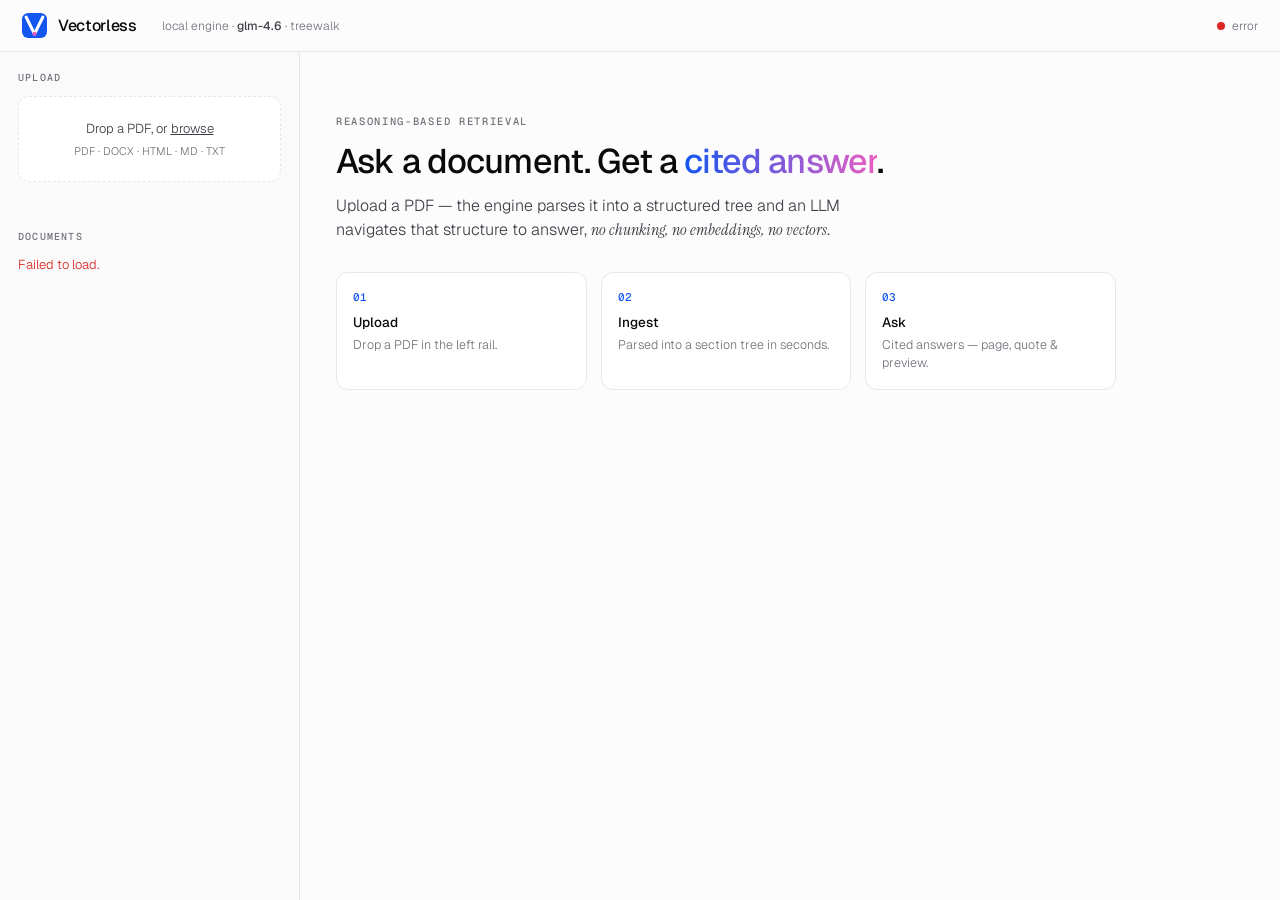
==== localapp/index.html @ b1fd7287 "engine: add GET /v1/documents/{id}/source + all-in-one Docker image (HAL-188, HAL-185) New GET /v1/d" ====
<!doctype html>
<html lang="en">
<head>
<meta charset="utf-8" />
<meta name="viewport" content="width=device-width, initial-scale=1" />
<title>Vectorless · local</title>
<link rel="icon" href="data:image/svg+xml,%3Csvg xmlns='http://www.w3.org/2000/svg' viewBox='0 0 24 24'%3E%3Crect width='24' height='24' rx='6' fill='%231456F0'/%3E%3Cpath d='M4 4 L12 20 L20 4' stroke='white' stroke-width='3' stroke-linecap='round' stroke-linejoin='round' fill='none'/%3E%3Ccircle cx='12' cy='20' r='2' fill='%23EA5EC1'/%3E%3C/svg%3E" />
<link rel="preconnect" href="https://fonts.googleapis.com" />
<link rel="preconnect" href="https://fonts.gstatic.com" crossorigin />
<link href="https://fonts.googleapis.com/css2?family=Geist:wght@300;400;500;600&family=Geist+Mono:wght@400;500&family=Instrument+Serif:ital@0;1&display=swap" rel="stylesheet" />
<script src="/vendor/pdf.min.js"></script>
<style>
  :root{
    --canvas:#FCFCFD; --ink:#0A0A0A; --secondary:#3F3F46; --muted:#71717A;
    --hairline:#E5E7EB; --hairline2:#EFEFF1; --blue:#1456F0; --pink:#EA5EC1;
    --panel:#FFFFFF; --ok:#16A34A; --warn:#D97706; --err:#DC2626; --rail:#FAFAFB;
  }
  *{box-sizing:border-box}
  html,body{margin:0;height:100%}
  body{background:var(--canvas);color:var(--ink);font-family:"Geist",system-ui,sans-serif;font-weight:300;
    line-height:1.5;-webkit-font-smoothing:antialiased;font-size:14px;display:flex;flex-direction:column;height:100vh;overflow:hidden}
  .eyebrow{font-family:"Geist Mono",monospace;font-size:10.5px;font-weight:500;letter-spacing:.16em;text-transform:uppercase;color:var(--muted)}
  .grad{background:linear-gradient(92deg,var(--blue),var(--pink));-webkit-background-clip:text;background-clip:text;color:transparent}
  .serif{font-family:"Instrument Serif",Georgia,serif;font-style:italic;font-weight:400}
  a{color:var(--blue);text-decoration:none}

  nav{display:flex;align-items:center;gap:11px;padding:13px 22px;border-bottom:1px solid var(--hairline);flex:0 0 auto}
  .wordmark{font-weight:500;letter-spacing:-.02em;font-size:16px}
  .nav-meta{margin-left:14px;font-size:12px;color:var(--muted)}
  .nav-meta b{color:var(--secondary);font-weight:500}
  .status{margin-left:auto;display:flex;align-items:center;gap:7px;font-size:12px;color:var(--muted)}
  .dot{width:8px;height:8px;border-radius:50%;background:var(--muted);transition:background .3s}
  .dot.up{background:var(--ok)} .dot.down{background:var(--err)}

  .shell{display:grid;grid-template-columns:300px 1fr;flex:1 1 auto;min-height:0}
  @media(max-width:860px){.shell{grid-template-columns:1fr}}

  aside{border-right:1px solid var(--hairline);background:var(--rail);overflow-y:auto;padding:18px}
  .sec-label{font-family:"Geist Mono",monospace;font-size:10px;font-weight:500;letter-spacing:.12em;text-transform:uppercase;
    color:var(--muted);margin:0 0 11px;display:flex;align-items:center;gap:7px}
  .sec-label .ct{margin-left:auto;color:var(--muted);font-weight:400}
  .drop{display:block;border:1.5px dashed var(--hairline);border-radius:11px;padding:22px 14px;text-align:center;cursor:pointer;
    transition:border-color .15s,background .15s;background:var(--panel)}
  .drop:hover,.drop.over{border-color:var(--blue);background:rgba(20,86,240,.035)}
  .drop .big{font-size:13px;color:var(--secondary)} .drop .small{font-size:11px;color:var(--muted);margin-top:4px}
  input[type=file]{display:none}
  #upmsg{font-size:12px;color:var(--muted);margin-top:9px;min-height:16px}
  .docs{margin-top:22px}
  .doc{display:flex;gap:9px;align-items:center;padding:9px;border:1px solid transparent;border-radius:9px;cursor:pointer;
    transition:background .12s,border-color .12s}
  .doc:hover{background:var(--panel);border-color:var(--hairline2)}
  .doc.active{border-color:var(--blue);background:var(--panel);box-shadow:0 0 0 1px rgba(20,86,240,.12)}
  .doc .ic{width:22px;height:22px;border-radius:6px;background:rgba(20,86,240,.08);display:grid;place-items:center;flex:0 0 auto}
  .doc .t{font-size:13px;min-width:0;overflow:hidden;text-overflow:ellipsis;white-space:nowrap;color:var(--ink)}
  .doc .st{margin-left:auto;flex:0 0 auto}
  .doc .del{flex:0 0 auto;opacity:0;border:none;background:none;color:var(--muted);cursor:pointer;font-size:15px;padding:0 2px;line-height:1;transition:opacity .12s,color .12s}
  .doc:hover .del{opacity:1} .doc .del:hover{color:var(--err)}
  .badge{font-family:"Geist Mono",monospace;font-size:9.5px;font-weight:500;padding:2px 7px;border-radius:20px;text-transform:uppercase;letter-spacing:.04em}
  .badge.ready{color:var(--ok);background:rgba(22,163,74,.1)} .badge.work{color:var(--warn);background:rgba(217,119,6,.1)} .badge.fail{color:var(--err);background:rgba(220,38,38,.1)}
  .rail-empty{font-size:12.5px;color:var(--muted);padding:6px 2px}

  main{overflow-y:auto;padding:28px 36px;min-width:0}
  .wrap{max-width:1080px;margin:0 auto}

  .welcome{padding:34px 0 24px;max-width:780px}
  .welcome h1{font-weight:500;letter-spacing:-.025em;font-size:34px;line-height:1.12;margin:12px 0 0}
  .welcome p{color:var(--secondary);font-size:16px;max-width:54ch;margin:14px 0 0}
  .steps{display:flex;gap:14px;margin-top:30px;flex-wrap:wrap}
  .step{flex:1 1 150px;border:1px solid var(--hairline);border-radius:12px;padding:16px;background:var(--panel)}
  .step .n{font-family:"Geist Mono",monospace;font-size:11px;color:var(--blue);font-weight:500}
  .step .h{font-size:13.5px;font-weight:500;margin:7px 0 3px} .step .d{font-size:12.5px;color:var(--muted)}

  .doc-head{display:flex;align-items:baseline;gap:14px;flex-wrap:wrap;padding-bottom:4px}
  .doc-head h1{font-weight:500;letter-spacing:-.02em;font-size:23px;margin:0}
  .doc-head .facts{font-size:12.5px;color:var(--muted)} .doc-head .facts b{color:var(--secondary);font-weight:500}

  .card{background:var(--panel);border:1px solid var(--hairline);border-radius:15px;margin-top:18px;overflow:hidden}
  .card .cap{display:flex;align-items:center;gap:8px;padding:13px 18px;border-bottom:1px solid var(--hairline2)}
  .card .cap .ttl{font-size:12.5px;font-weight:500} .card .cap .hint{margin-left:auto;font-size:11.5px;color:var(--muted)}
  .card .body{padding:16px 18px}
  textarea{width:100%;font-family:inherit;font-size:15px;font-weight:300;color:var(--ink);background:var(--canvas);
    border:1px solid var(--hairline);border-radius:11px;padding:12px 14px;resize:vertical;min-height:64px;line-height:1.5}
  textarea:focus{outline:none;border-color:var(--blue);box-shadow:0 0 0 3px rgba(20,86,240,.08)}
  .ask-row{display:flex;gap:11px;align-items:center;margin-top:11px}
  .btn{font-family:inherit;font-size:13.5px;font-weight:400;border-radius:10px;border:1px solid var(--ink);background:var(--ink);
    color:#fff;padding:9px 18px;cursor:pointer;transition:opacity .15s,transform .05s}
  .btn:hover{opacity:.88} .btn:active{transform:translateY(1px)} .btn:disabled{opacity:.35;cursor:not-allowed}
  .askhint{font-size:12px;color:var(--muted)}
  .examples{display:flex;gap:7px;flex-wrap:wrap;margin-top:12px}
  .ex{font-size:12px;color:var(--secondary);background:var(--canvas);border:1px solid var(--hairline);border-radius:20px;
    padding:5px 11px;cursor:pointer;transition:border-color .12s,color .12s}
  .ex:hover{border-color:var(--blue);color:var(--blue)}

  /* result */
  #result:empty{display:none}
  .res{margin-top:16px;animation:fade .25s ease}
  @keyframes fade{from{opacity:0;transform:translateY(4px)}to{opacity:1;transform:none}}
  .lbl{font-family:"Geist Mono",monospace;font-size:10px;letter-spacing:.08em;text-transform:uppercase;color:var(--muted);margin-bottom:8px}
  .answer-text{font-size:17px;line-height:1.6;color:var(--ink);font-weight:400}
  .chips{display:flex;gap:7px;flex-wrap:wrap;margin-top:14px}
  .chip{font-family:"Geist Mono",monospace;font-size:11px;color:var(--secondary);background:var(--canvas);border:1px solid var(--hairline);border-radius:20px;padding:3px 9px}
  .chip.good{color:var(--ok);border-color:rgba(22,163,74,.3)}

  .split{display:grid;grid-template-columns:1fr 1fr;gap:16px;margin-top:16px}
  @media(max-width:900px){.split{grid-template-columns:1fr}}

  .cite{padding:10px 0;border-top:1px dashed var(--hairline);cursor:pointer;transition:background .1s}
  .cite:first-of-type{border-top:none} .cite:hover{background:rgba(20,86,240,.02)}
  .cite.sel{background:rgba(20,86,240,.04)}
  .cite .pg{font-family:"Geist Mono",monospace;font-size:11px;color:var(--blue);font-weight:500;display:flex;align-items:center;gap:6px}
  .cite .q{font-size:13px;color:var(--secondary);margin-top:3px;line-height:1.5} .cite .q::before{content:"“"} .cite .q::after{content:"”"}

  .sec-item{padding:11px 0;border-top:1px solid var(--hairline2)} .sec-item:first-of-type{border-top:none}
  .sec-item .h{display:flex;align-items:center;gap:8px}
  .sec-item .title{font-size:13.5px;font-weight:500;color:var(--ink)}
  .sec-item .pg{margin-left:auto;font-family:"Geist Mono",monospace;font-size:10px;color:var(--muted)}
  .sec-item .snip{font-size:12.5px;color:var(--muted);margin-top:5px;line-height:1.5;max-height:60px;overflow:hidden}

  /* pdf preview */
  .preview .cap .nav{margin-left:auto;display:flex;align-items:center;gap:8px}
  .pvbtn{border:1px solid var(--hairline);background:var(--panel);border-radius:7px;width:26px;height:24px;cursor:pointer;
    color:var(--secondary);font-size:13px;line-height:1;display:grid;place-items:center;transition:border-color .12s}
  .pvbtn:hover{border-color:var(--blue);color:var(--blue)} .pvbtn:disabled{opacity:.35;cursor:not-allowed}
  .pvpage{font-family:"Geist Mono",monospace;font-size:11px;color:var(--muted)}
  .pvwrap{background:#F4F4F5;display:grid;place-items:center;padding:14px;min-height:280px;max-height:560px;overflow:auto}
  .pvwrap canvas{box-shadow:0 1px 8px rgba(0,0,0,.12);border-radius:3px;max-width:100%;height:auto}
  .pvmsg{color:var(--muted);font-size:12.5px}

  .tree{max-height:300px;overflow:auto;font-size:13px}
  .node{display:flex;gap:8px;padding:3.5px 0;color:var(--secondary)} .node:hover{color:var(--ink)}
  .node .pg{margin-left:auto;font-family:"Geist Mono",monospace;font-size:10px;color:var(--muted)} .node.d0{font-weight:500;color:var(--ink);margin-top:3px}

  .spin{display:inline-block;width:13px;height:13px;border:2px solid var(--hairline);border-top-color:var(--blue);border-radius:50%;animation:sp .7s linear infinite;vertical-align:-2px;margin-right:7px}
  @keyframes sp{to{transform:rotate(360deg)}}
  .empty{color:var(--muted);font-size:12.5px;padding:6px 0} .err{color:var(--err);font-size:13px}
</style>
</head>
<body>
<nav>
  <svg width="25" height="25" viewBox="0 0 24 24" fill="none" aria-label="Vectorless">
    <rect width="24" height="24" rx="6" fill="#1456F0"/>
    <path d="M4 4 L12 20 L20 4" stroke="#fff" stroke-width="3" stroke-linecap="round" stroke-linejoin="round" fill="none"/>
    <circle cx="12" cy="20" r="2" fill="#EA5EC1"/>
  </svg>
  <span class="wordmark">Vectorless</span>
  <span class="nav-meta">local engine · <b id="modelName">glm-4.6</b> · treewalk</span>
  <span class="status"><span id="hdot" class="dot"></span><span id="hstat">checking…</span></span>
</nav>

<div class="shell">
  <aside>
    <div class="sec-label">Upload</div>
    <label class="drop" id="drop">
      <div class="big">Drop a PDF, or <u>browse</u></div>
      <div class="small">PDF · DOCX · HTML · MD · TXT</div>
      <input type="file" id="file" accept=".pdf,.docx,.html,.htm,.md,.txt" />
    </label>
    <div id="upmsg"></div>
    <div class="docs">
      <div class="sec-label">Documents <span class="ct" id="docct"></span></div>
      <div id="docs"><div class="rail-empty">Loading…</div></div>
    </div>
  </aside>

  <main>
    <div class="wrap">
      <section id="welcome" class="welcome">
        <div class="eyebrow">Reasoning-based retrieval</div>
        <h1>Ask a document. Get a <span class="grad">cited answer</span>.</h1>
        <p>Upload a PDF — the engine parses it into a structured tree and an LLM navigates that
           structure to answer, <span class="serif">no chunking, no embeddings, no vectors</span>.</p>
        <div class="steps">
          <div class="step"><div class="n">01</div><div class="h">Upload</div><div class="d">Drop a PDF in the left rail.</div></div>
          <div class="step"><div class="n">02</div><div class="h">Ingest</div><div class="d">Parsed into a section tree in seconds.</div></div>
          <div class="step"><div class="n">03</div><div class="h">Ask</div><div class="d">Cited answers — page, quote & preview.</div></div>
        </div>
      </section>

      <section id="workspace" style="display:none">
        <div class="doc-head"><h1 id="wsTitle"></h1><span class="facts" id="wsFacts"></span></div>

        <div class="card">
          <div class="cap"><span class="ttl">Ask</span><span class="hint">answered via treewalk · ⌘/Ctrl+Enter</span></div>
          <div class="body">
            <textarea id="q" placeholder="e.g. What were the company's capital expenditures in fiscal year 2018?"></textarea>
            <div class="ask-row"><button class="btn" id="ask">Ask</button><span class="askhint" id="askhint"></span></div>
            <div class="examples" id="examples"></div>
            <div id="result"></div>
          </div>
        </div>

        <div class="card">
          <div class="cap"><span class="ttl">Structure map</span><span class="hint" id="treeHint"></span></div>
          <div class="body" style="padding-top:10px"><div id="tree"><div class="empty">Loading…</div></div></div>
        </div>
      </section>
    </div>
  </main>
</div>

<script>
if(window.pdfjsLib) pdfjsLib.GlobalWorkerOptions.workerSrc = "/vendor/pdf.worker.min.js";
const E = p => "/engine" + p;
let activeDoc=null, pollTimer=null, pdfDoc=null, pdfPage=1, pdfRange=[1,1];
const EXAMPLES=["What were the capital expenditures in fiscal year 2018?","What was total net sales for the year?","What was total debt at year-end?","Summarize the company's business segments."];

async function health(){
  try{ const r=await fetch(E("/v1/health"));
    document.getElementById("hdot").className="dot "+(r.ok?"up":"down");
    document.getElementById("hstat").textContent=r.ok?"online · :7654":"error";
  }catch{ document.getElementById("hdot").className="dot down"; document.getElementById("hstat").textContent="offline"; }
}
function badge(st){const c=st==="ready"?"ready":(st==="failed"?"fail":"work");return `<span class="badge ${c}">${st}</span>`;}
const fileSvg=`<svg width="11" height="11" viewBox="0 0 24 24" fill="none"><path d="M14 3v5h5M14 3H7a2 2 0 0 0-2 2v14a2 2 0 0 0 2 2h10a2 2 0 0 0 2-2V8l-5-5z" stroke="#1456F0" stroke-width="2" stroke-linejoin="round"/></svg>`;

async function loadDocs(){
  const box=document.getElementById("docs");
  try{
    const r=await fetch(E("/v1/documents?limit=100")); const d=await r.json(); const items=d.items||[];
    document.getElementById("docct").textContent=items.length||"";
    if(!items.length){ box.innerHTML=`<div class="rail-empty">No documents yet.<br>Upload one above.</div>`; return; }
    box.innerHTML=items.map(it=>`
      <div class="doc ${activeDoc&&activeDoc.id===it.id?"active":""}" data-id="${it.id}" data-title="${esc(it.title)}" data-status="${it.status}" data-ct="${esc(it.content_type||'')}">
        <span class="ic">${fileSvg}</span><span class="t" title="${esc(it.title)}">${esc(it.title||it.id)}</span>
        <span class="st">${badge(it.status)}</span><button class="del" title="Delete" data-del="${it.id}">×</button>
      </div>`).join("");
    box.querySelectorAll(".doc").forEach(el=>el.addEventListener("click",ev=>{ if(ev.target.dataset.del) return;
      selectDoc({id:el.dataset.id,title:el.dataset.title,status:el.dataset.status,ct:el.dataset.ct}); }));
    box.querySelectorAll(".del").forEach(b=>b.addEventListener("click",ev=>{ev.stopPropagation();delDoc(b.dataset.del);}));
  }catch{ box.innerHTML=`<div class="err">Failed to load.</div>`; }
}
async function delDoc(id){ await fetch(E(`/v1/documents/${id}`),{method:"DELETE"});
  if(activeDoc&&activeDoc.id===id){ activeDoc=null; document.getElementById("welcome").style.display=""; document.getElementById("workspace").style.display="none"; } loadDocs(); }

async function selectDoc(doc){
  activeDoc=doc; pdfDoc=null;
  document.querySelectorAll(".doc").forEach(el=>el.classList.toggle("active",el.dataset.id===doc.id));
  document.getElementById("welcome").style.display="none";
  document.getElementById("workspace").style.display="";
  document.getElementById("wsTitle").textContent=doc.title||doc.id;
  document.getElementById("result").innerHTML="";
  const ready=doc.status==="ready";
  document.getElementById("ask").disabled=!ready;
  document.getElementById("askhint").textContent=ready?"":`Document is “${doc.status}” — wait until ready.`;
  document.getElementById("examples").innerHTML=ready?EXAMPLES.map(e=>`<span class="ex">${esc(e)}</span>`).join(""):"";
  document.querySelectorAll(".ex").forEach(x=>x.onclick=()=>{document.getElementById("q").value=x.textContent;document.getElementById("q").focus();});
  loadTree(doc.id);
}

async function loadTree(id){
  const box=document.getElementById("tree"); box.innerHTML=`<div class="empty"><span class="spin"></span>Loading structure…</div>`;
  try{
    const r=await fetch(E(`/v1/documents/${id}/tree`)); const d=await r.json();
    const secs=(d.sections||[]).filter(s=>s.title); const pages=secs.reduce((m,s)=>Math.max(m,s.page_end||0),0);
    document.getElementById("wsFacts").innerHTML=`<b>${secs.length}</b> sections${pages?` · pp. 1–<b>${pages}</b>`:""}`;
    document.getElementById("treeHint").textContent=`${secs.length} sections`;
    if(!secs.length){ box.innerHTML=`<div class="empty">No sections.</div>`; return; }
    box.innerHTML=`<div class="tree">`+secs.slice(0,400).map(s=>{
      const indent=Math.min(s.depth||0,6)*15; const pg=s.page_start?`p${s.page_start}${s.page_end&&s.page_end!==s.page_start?"–"+s.page_end:""}`:"";
      return `<div class="node d${Math.min(s.depth||0,1)}" style="padding-left:${indent}px"><span>${esc(s.title)}</span>${pg?`<span class="pg">${pg}</span>`:""}</div>`;
    }).join("")+`</div>`;
  }catch{ box.innerHTML=`<div class="err">Failed to load tree.</div>`; }
}

// upload
const drop=document.getElementById("drop"), fileIn=document.getElementById("file");
["dragenter","dragover"].forEach(ev=>drop.addEventListener(ev,e=>{e.preventDefault();drop.classList.add("over")}));
["dragleave","drop"].forEach(ev=>drop.addEventListener(ev,e=>{e.preventDefault();drop.classList.remove("over")}));
drop.addEventListener("drop",e=>{ if(e.dataTransfer.files[0]) upload(e.dataTransfer.files[0]); });
fileIn.addEventListener("change",e=>{ if(e.target.files[0]) upload(e.target.files[0]); });
async function upload(file){
  const msg=document.getElementById("upmsg"); msg.innerHTML=`<span class="spin"></span>Uploading ${esc(file.name)}…`;
  try{ const fd=new FormData(); fd.append("file",file);
    const r=await fetch(E("/v1/documents"),{method:"POST",body:fd}); const d=await r.json();
    if(!r.ok||!d.document_id){ msg.innerHTML=`<span class="err">Upload failed</span>`; return; }
    msg.innerHTML=`<span class="spin"></span>Ingesting…`; pollIngest(d.document_id,file.name,msg);
  }catch(e){ msg.innerHTML=`<span class="err">${esc(String(e))}</span>`; }
}
function pollIngest(id,name,msg){ clearTimeout(pollTimer);
  const tick=async()=>{ try{
      const r=await fetch(E(`/v1/documents/${id}`)); const d=await r.json();
      if(d.status==="ready"){ msg.innerHTML=`<span style="color:var(--ok)">✓</span> ${esc(name)} ready.`; await loadDocs(); selectDoc({id,title:d.title||name,status:"ready",ct:d.content_type}); return; }
      if(d.status==="failed"){ msg.innerHTML=`<span class="err">Ingest failed: ${esc(d.error_message||"")}</span>`; await loadDocs(); return; }
      msg.innerHTML=`<span class="spin"></span>Ingesting — <b>${esc(d.status)}</b>`; pollTimer=setTimeout(tick,1400);
    }catch{ pollTimer=setTimeout(tick,2200); } }; tick();
}

// ask
document.getElementById("ask").addEventListener("click",ask);
document.getElementById("q").addEventListener("keydown",e=>{ if((e.metaKey||e.ctrlKey)&&e.key==="Enter") ask(); });
async function ask(){
  if(!activeDoc) return; const q=document.getElementById("q").value.trim(); if(!q) return;
  const out=document.getElementById("result"), btn=document.getElementById("ask"); btn.disabled=true; pdfDoc=null;
  out.innerHTML=`<div class="res card" style="margin-top:16px"><div class="body"><span class="spin"></span><span class="askhint">Navigating the document…</span></div></div>`;
  const t0=performance.now();
  try{
    const r=await fetch(E("/v1/answer/treewalk"),{method:"POST",headers:{"Content-Type":"application/json"},body:JSON.stringify({document_id:activeDoc.id,query:q})});
    const d=await r.json();
    if(!r.ok){ out.innerHTML=`<div class="res card"><div class="body err">Error: ${esc(d.error||JSON.stringify(d))}</div></div>`; return; }
    renderResult(d,Math.round(performance.now()-t0));
  }catch(e){ out.innerHTML=`<div class="res card"><div class="body err">${esc(String(e))}</div></div>`; }
  finally{ btn.disabled=false; }
}

function renderResult(d,ms){
  const u=d.usage||{}; const conf=(typeof d.confidence==="number")?Math.round(d.confidence*100)+"%":"—";
  const cost=(u.cost_usd!=null)?"$"+Number(u.cost_usd).toFixed(4):"—";
  const chips=[`<span class="chip good">confidence ${conf}</span>`,`<span class="chip">${d.hops_taken??"?"} hops</span>`,
    `<span class="chip">${u.total_tokens??"?"} tokens</span>`,`<span class="chip">${cost}</span>`,`<span class="chip">${d.elapsed_ms??ms} ms</span>`,
    d.model?`<span class="chip">${esc(d.model)}</span>`:""].join("");
  const cites=d.citations||[];
  const citeHtml=cites.map((c,i)=>{ const ps=c.start_page,pe=c.end_page; const pg=ps?`pages ${ps}${pe&&pe!==ps?"–"+pe:""}`:"section";
    return `<div class="cite ${i===0?"sel":""}" data-ps="${ps||0}" data-pe="${pe||ps||0}"><div class="pg">▸ ${esc(pg)}</div>${c.quote?`<div class="q">${esc(c.quote)}</div>`:""}</div>`;
  }).join("")||`<div class="empty">No page citations.</div>`;

  // collect unique section ids the engine relied on (citations first, then pages_read)
  const secIds=[]; const seen=new Set();
  (cites||[]).forEach(c=>(c.section_ids||[]).forEach(s=>{if(!seen.has(s)){seen.add(s);secIds.push(s);}}));
  (d.pages_read||[]).forEach(p=>(p.section_ids||[]).forEach(s=>{if(!seen.has(s)){seen.add(s);secIds.push(s);}}));

  document.getElementById("result").innerHTML=`
    <div class="res">
      <div class="card"><div class="body">
        <div class="lbl">Answer</div><div class="answer-text">${esc(d.answer||"(no answer)")}</div>
        <div class="chips">${chips}</div>
      </div></div>
      <div class="split">
        <div class="card">
          <div class="cap"><span class="ttl">Citations &amp; sections read</span></div>
          <div class="body">
            <div class="lbl">Cited pages</div>${citeHtml}
            <div class="lbl" style="margin-top:16px">Sections the engine read <span style="color:var(--muted)">(${secIds.length})</span></div>
            <div id="secList"><div class="empty"><span class="spin"></span>Loading sections…</div></div>
          </div>
        </div>
        <div class="card preview">
          <div class="cap"><span class="ttl">Source preview</span>
            <span class="nav"><a id="pvOpen" class="pvpage" href="#" target="_blank" rel="noopener" style="margin-right:4px">open ↗</a><button class="pvbtn" id="pvPrev">‹</button><span class="pvpage" id="pvLabel">—</span><button class="pvbtn" id="pvNext">›</button></span>
          </div>
          <div class="pvwrap" id="pvWrap"><div class="pvmsg">Loading page…</div></div>
        </div>
      </div>
    </div>`;

  // wire citation click → preview that page
  document.querySelectorAll("#result .cite").forEach(el=>el.addEventListener("click",()=>{
    document.querySelectorAll("#result .cite").forEach(c=>c.classList.remove("sel")); el.classList.add("sel");
    const ps=+el.dataset.ps||1, pe=+el.dataset.pe||ps; pdfRange=[ps,pe]; showPdfPage(ps);
  }));
  document.getElementById("pvPrev").onclick=()=>showPdfPage(pdfPage-1);
  document.getElementById("pvNext").onclick=()=>showPdfPage(pdfPage+1);

  loadSections(secIds);
  const firstPs = cites[0] && cites[0].start_page ? cites[0].start_page : 1;
  const firstPe = cites[0] && cites[0].end_page ? cites[0].end_page : firstPs;
  pdfRange=[firstPs,firstPe];
  loadPdf(activeDoc.id, firstPs);
}

async function loadSections(ids){
  const box=document.getElementById("secList");
  if(!ids.length){ box.innerHTML=`<div class="empty">The engine answered without pinning specific sections.</div>`; return; }
  try{
    const results=await Promise.all(ids.slice(0,8).map(id=>fetch(E(`/v1/sections/${id}`)).then(r=>r.ok?r.json():null).catch(()=>null)));
    const ok=results.filter(Boolean);
    if(!ok.length){ box.innerHTML=`<div class="empty">Section details unavailable.</div>`; return; }
    box.innerHTML=ok.map(s=>{
      const pg=s.page_start?`p${s.page_start}${s.page_end&&s.page_end!==s.page_start?"–"+s.page_end:""}`:"";
      const snip=(s.summary&&s.summary.trim())?s.summary:cleanSnip(s.content);
      return `<div class="sec-item"><div class="h"><span class="title">${esc(s.title||"Untitled section")}</span>${pg?`<span class="pg">${pg}</span>`:""}</div>
        ${snip?`<div class="snip">${esc(snip)}</div>`:""}</div>`;
    }).join("");
  }catch{ box.innerHTML=`<div class="err">Failed to load sections.</div>`; }
}
function cleanSnip(t){ if(!t) return ""; return t.replace(/\s+/g," ").trim().slice(0,200)+(t.length>200?"…":""); }

// pdf preview
async function loadPdf(docId, page){
  const wrap=document.getElementById("pvWrap");
  const srcUrl=E(`/v1/documents/${docId}/source`);
  const openLink=document.getElementById("pvOpen"); if(openLink) openLink.href=srcUrl;
  const fallback=()=>{ wrap.innerHTML=`<div class="pvmsg">Inline preview didn’t load — <a href="${srcUrl}" target="_blank" rel="noopener">open the source ↗</a>.</div>`; };
  if(!window.pdfjsLib){ fallback(); return; }
  try{
    // disableRange/Stream: the local proxy serves the whole body with a 200
    // (no HTTP Range support), so force one plain GET instead of range/stream
    // requests that would otherwise stall.
    const task=pdfjsLib.getDocument({url:srcUrl,disableRange:true,disableStream:true});
    const timeout=new Promise((_,rej)=>setTimeout(()=>rej(new Error("timeout")),9000));
    pdfDoc=await Promise.race([task.promise,timeout]); showPdfPage(page||1);
  }catch(e){ fallback(); }
}
async function showPdfPage(n){
  if(!pdfDoc) return; const wrap=document.getElementById("pvWrap");
  n=Math.max(1,Math.min(n,pdfDoc.numPages)); pdfPage=n;
  document.getElementById("pvLabel").textContent=`page ${n} / ${pdfDoc.numPages}`;
  document.getElementById("pvPrev").disabled=(n<=1); document.getElementById("pvNext").disabled=(n>=pdfDoc.numPages);
  try{
    const page=await pdfDoc.getPage(n);
    const vp0=page.getViewport({scale:1}); const scale=Math.min(2,(wrap.clientWidth-28)/vp0.width)*1.4;
    const vp=page.getViewport({scale:Math.max(1,scale)});
    const canvas=document.createElement("canvas"); canvas.width=vp.width; canvas.height=vp.height;
    await page.render({canvasContext:canvas.getContext("2d"),viewport:vp}).promise;
    wrap.innerHTML=""; wrap.appendChild(canvas);
  }catch(e){ wrap.innerHTML=`<div class="pvmsg">Could not render page ${n}.</div>`; }
}

function esc(s){return String(s??"").replace(/[&<>"']/g,c=>({'&':'&amp;','<':'&lt;','>':'&gt;','"':'&quot;',"'":'&#39;'}[c]))}
async function init(){ await loadDocs();
  const p=new URLSearchParams(location.search); const want=p.get("doc");
  if(want){ try{ const r=await fetch(E(`/v1/documents/${want}`)); if(r.ok){ const d=await r.json();
    await selectDoc({id:want,title:d.title||want,status:d.status,ct:d.content_type});
    const q=p.get("ask"); if(q){ document.getElementById("q").value=q; ask(); } } }catch{} }
}
health(); init(); setInterval(health,8000);
</script>
</body>
</html>
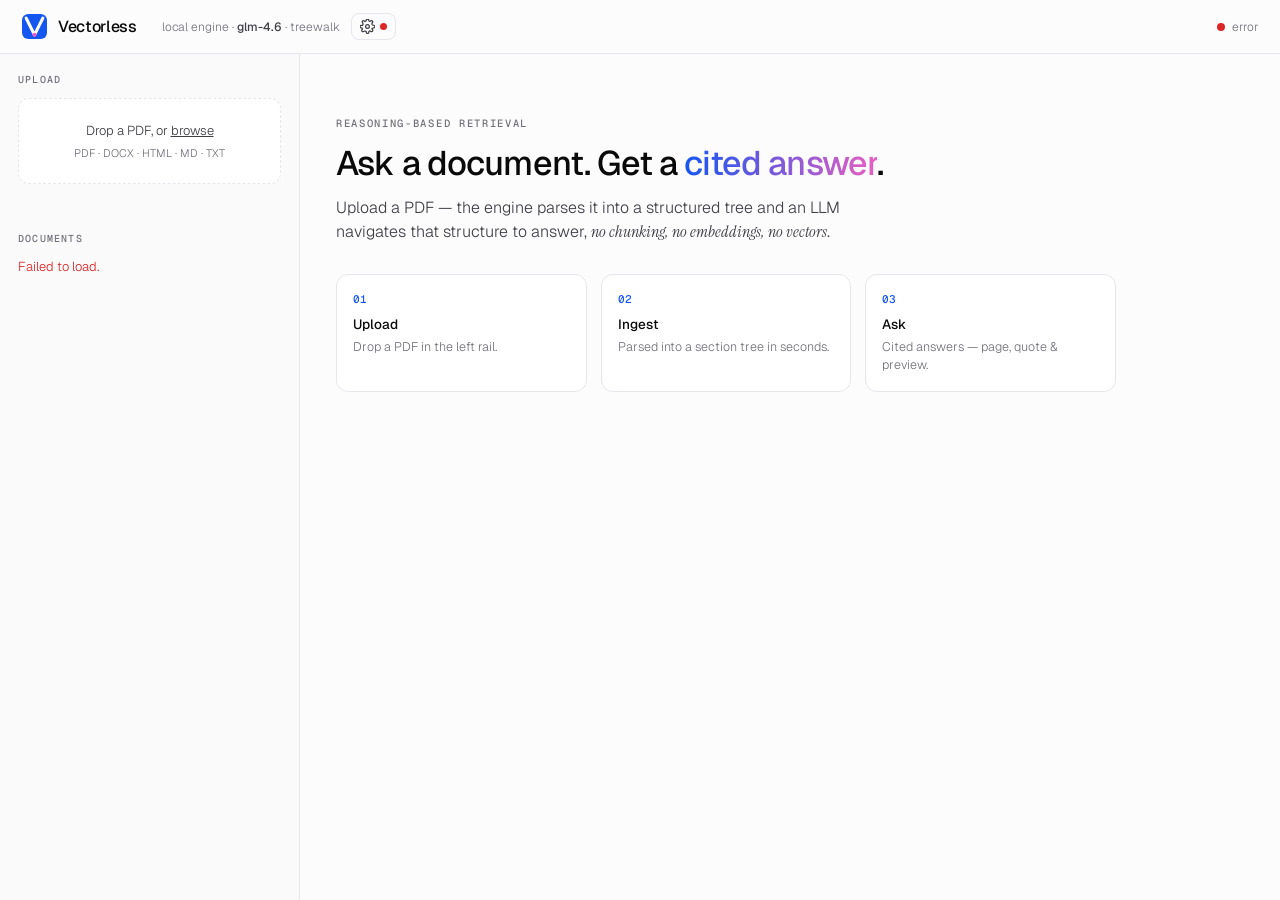
==== commit ccaa5c92: "engine+ui: BYOK — per-request LLM key via X-LLM-* headers + dashboard settings (HAL-188) The engine " ====
--- a/localapp/index.html
+++ b/localapp/index.html
@@ -31,6 +31,26 @@
   .status{margin-left:auto;display:flex;align-items:center;gap:7px;font-size:12px;color:var(--muted)}
   .dot{width:8px;height:8px;border-radius:50%;background:var(--muted);transition:background .3s}
   .dot.up{background:var(--ok)} .dot.down{background:var(--err)}
+  .navbtn{display:flex;align-items:center;gap:5px;background:none;border:1px solid var(--hairline);border-radius:8px;
+    padding:5px 8px;cursor:pointer;color:var(--secondary);transition:border-color .12s,color .12s}
+  .navbtn:hover{border-color:var(--blue);color:var(--blue)}
+  .keydot{width:7px;height:7px;border-radius:50%;background:var(--err)}
+  .keydot.set{background:var(--ok)}
+  /* modal */
+  .modal-bg{position:fixed;inset:0;background:rgba(10,10,10,.35);display:none;align-items:center;justify-content:center;z-index:50}
+  .modal-bg.open{display:flex}
+  .modal{background:var(--panel);border:1px solid var(--hairline);border-radius:16px;width:440px;max-width:92vw;
+    box-shadow:0 20px 60px rgba(0,0,0,.18);overflow:hidden}
+  .modal .mhead{padding:18px 22px 14px;border-bottom:1px solid var(--hairline2)}
+  .modal .mhead h3{margin:0;font-size:15px;font-weight:500} .modal .mhead p{margin:5px 0 0;font-size:12.5px;color:var(--muted)}
+  .modal .mbody{padding:18px 22px;display:flex;flex-direction:column;gap:14px}
+  .field label{display:block;font-size:12px;font-weight:500;color:var(--secondary);margin-bottom:5px}
+  .field input,.field select{width:100%;font-family:inherit;font-size:13.5px;color:var(--ink);background:var(--canvas);
+    border:1px solid var(--hairline);border-radius:9px;padding:9px 11px}
+  .field input:focus,.field select:focus{outline:none;border-color:var(--blue);box-shadow:0 0 0 3px rgba(20,86,240,.08)}
+  .field .fhint{font-size:11px;color:var(--muted);margin-top:4px}
+  .modal .mfoot{padding:14px 22px;border-top:1px solid var(--hairline2);display:flex;gap:10px;justify-content:flex-end;align-items:center}
+  .modal .mfoot .spacer{margin-right:auto;font-size:12px}
 
   .shell{display:grid;grid-template-columns:300px 1fr;flex:1 1 auto;min-height:0}
   @media(max-width:860px){.shell{grid-template-columns:1fr}}
@@ -144,6 +164,10 @@
   </svg>
   <span class="wordmark">Vectorless</span>
   <span class="nav-meta">local engine · <b id="modelName">glm-4.6</b> · treewalk</span>
+  <button id="settingsBtn" class="navbtn" title="API key & model settings">
+    <svg width="15" height="15" viewBox="0 0 24 24" fill="none"><path d="M12 15a3 3 0 100-6 3 3 0 000 6z" stroke="currentColor" stroke-width="2"/><path d="M19.4 15a1.65 1.65 0 00.33 1.82l.06.06a2 2 0 11-2.83 2.83l-.06-.06a1.65 1.65 0 00-1.82-.33 1.65 1.65 0 00-1 1.51V21a2 2 0 11-4 0v-.09A1.65 1.65 0 008 19.4a1.65 1.65 0 00-1.82.33l-.06.06a2 2 0 11-2.83-2.83l.06-.06a1.65 1.65 0 00.33-1.82 1.65 1.65 0 00-1.51-1H2a2 2 0 110-4h.09A1.65 1.65 0 004.6 8a1.65 1.65 0 00-.33-1.82l-.06-.06a2 2 0 112.83-2.83l.06.06a1.65 1.65 0 001.82.33H9a1.65 1.65 0 001-1.51V2a2 2 0 114 0v.09a1.65 1.65 0 001 1.51 1.65 1.65 0 001.82-.33l.06-.06a2 2 0 112.83 2.83l-.06.06a1.65 1.65 0 00-.33 1.82V9a1.65 1.65 0 001.51 1H22a2 2 0 110 4h-.09a1.65 1.65 0 00-1.51 1z" stroke="currentColor" stroke-width="2" stroke-linejoin="round"/></svg>
+    <span id="keyStatus" class="keydot"></span>
+  </button>
   <span class="status"><span id="hdot" class="dot"></span><span id="hstat">checking…</span></span>
 </nav>
 
@@ -198,8 +222,69 @@
   </main>
 </div>
 
+<div class="modal-bg" id="settingsModal">
+  <div class="modal">
+    <div class="mhead">
+      <h3>Model & API key</h3>
+      <p>Your key is stored in this browser only and sent with each query as a request header — never persisted on the server.</p>
+    </div>
+    <div class="mbody">
+      <div class="field"><label>Provider</label>
+        <select id="setProvider">
+          <option value="anthropic">Anthropic-compatible (GLM / Z.ai, Claude)</option>
+          <option value="openai">OpenAI</option>
+          <option value="gemini">Gemini</option>
+        </select>
+      </div>
+      <div class="field"><label>API key</label>
+        <input id="setKey" type="password" placeholder="paste your API key" autocomplete="off" />
+        <div class="fhint">e.g. your GLM key from z.ai. Required to ask questions.</div>
+      </div>
+      <div class="field"><label>Base URL <span style="color:var(--muted)">(optional)</span></label>
+        <input id="setBase" type="text" placeholder="https://api.z.ai/api/anthropic/v1" />
+        <div class="fhint">Leave blank to use the server default. For GLM it must end in <code>/v1</code>.</div>
+      </div>
+      <div class="field"><label>Model <span style="color:var(--muted)">(optional)</span></label>
+        <input id="setModel" type="text" placeholder="glm-4.6" />
+      </div>
+    </div>
+    <div class="mfoot">
+      <span class="spacer" id="setStatus"></span>
+      <button class="btn ghost" id="setCancel">Cancel</button>
+      <button class="btn" id="setSave">Save</button>
+    </div>
+  </div>
+</div>
+
 <script>
 if(window.pdfjsLib) pdfjsLib.GlobalWorkerOptions.workerSrc = "/vendor/pdf.worker.min.js";
+
+// ---- BYOK settings (browser-local) ----
+const LS="vl_llm_settings";
+const DEFAULTS={provider:"anthropic",baseUrl:"https://api.z.ai/api/anthropic/v1",model:"glm-4.6",apiKey:""};
+function getSettings(){ try{ return {...DEFAULTS, ...JSON.parse(localStorage.getItem(LS)||"{}")}; }catch{ return {...DEFAULTS}; } }
+function saveSettings(s){ localStorage.setItem(LS, JSON.stringify(s)); refreshKeyStatus(); }
+function llmHeaders(){ const s=getSettings(); const h={}; if(s.apiKey){ h["X-LLM-Api-Key"]=s.apiKey;
+  if(s.provider) h["X-LLM-Provider"]=s.provider; if(s.baseUrl) h["X-LLM-Base-Url"]=s.baseUrl; if(s.model) h["X-LLM-Model"]=s.model; } return h; }
+function refreshKeyStatus(){ const s=getSettings(); const dot=document.getElementById("keyStatus");
+  dot.className="keydot"+(s.apiKey?" set":""); dot.title=s.apiKey?`key set · ${s.model||"default model"}`:"no API key — click to configure";
+  if(s.model) document.getElementById("modelName").textContent=s.model; }
+function openSettings(){ const s=getSettings();
+  document.getElementById("setProvider").value=s.provider; document.getElementById("setKey").value=s.apiKey;
+  document.getElementById("setBase").value=s.baseUrl===DEFAULTS.baseUrl?"":s.baseUrl;
+  document.getElementById("setModel").value=s.model===DEFAULTS.model?"":s.model;
+  document.getElementById("setStatus").textContent=""; document.getElementById("settingsModal").classList.add("open"); }
+function closeSettings(){ document.getElementById("settingsModal").classList.remove("open"); }
+document.getElementById("settingsBtn").onclick=openSettings;
+document.getElementById("setCancel").onclick=closeSettings;
+document.getElementById("settingsModal").onclick=e=>{ if(e.target.id==="settingsModal") closeSettings(); };
+document.getElementById("setSave").onclick=()=>{
+  saveSettings({ provider:document.getElementById("setProvider").value,
+    apiKey:document.getElementById("setKey").value.trim(),
+    baseUrl:document.getElementById("setBase").value.trim()||DEFAULTS.baseUrl,
+    model:document.getElementById("setModel").value.trim()||DEFAULTS.model });
+  closeSettings();
+};
 const E = p => "/engine" + p;
 let activeDoc=null, pollTimer=null, pdfDoc=null, pdfPage=1, pdfRange=[1,1];
 const EXAMPLES=["What were the capital expenditures in fiscal year 2018?","What was total net sales for the year?","What was total debt at year-end?","Summarize the company's business segments."];
@@ -290,11 +375,12 @@
 document.getElementById("q").addEventListener("keydown",e=>{ if((e.metaKey||e.ctrlKey)&&e.key==="Enter") ask(); });
 async function ask(){
   if(!activeDoc) return; const q=document.getElementById("q").value.trim(); if(!q) return;
+  if(!getSettings().apiKey){ openSettings(); document.getElementById("setStatus").innerHTML='<span style="color:var(--warn)">Set an API key to ask questions.</span>'; return; }
   const out=document.getElementById("result"), btn=document.getElementById("ask"); btn.disabled=true; pdfDoc=null;
   out.innerHTML=`<div class="res card" style="margin-top:16px"><div class="body"><span class="spin"></span><span class="askhint">Navigating the document…</span></div></div>`;
   const t0=performance.now();
   try{
-    const r=await fetch(E("/v1/answer/treewalk"),{method:"POST",headers:{"Content-Type":"application/json"},body:JSON.stringify({document_id:activeDoc.id,query:q})});
+    const r=await fetch(E("/v1/answer/treewalk"),{method:"POST",headers:{"Content-Type":"application/json",...llmHeaders()},body:JSON.stringify({document_id:activeDoc.id,query:q})});
     const d=await r.json();
     if(!r.ok){ out.innerHTML=`<div class="res card"><div class="body err">Error: ${esc(d.error||JSON.stringify(d))}</div></div>`; return; }
     renderResult(d,Math.round(performance.now()-t0));
@@ -411,8 +497,9 @@
   if(want){ try{ const r=await fetch(E(`/v1/documents/${want}`)); if(r.ok){ const d=await r.json();
     await selectDoc({id:want,title:d.title||want,status:d.status,ct:d.content_type});
     const q=p.get("ask"); if(q){ document.getElementById("q").value=q; ask(); } } }catch{} }
-}
-health(); init(); setInterval(health,8000);
+  if(new URLSearchParams(location.search).get("settings")) openSettings();
+}
+refreshKeyStatus(); health(); init(); setInterval(health,8000);
 </script>
 </body>
 </html>
